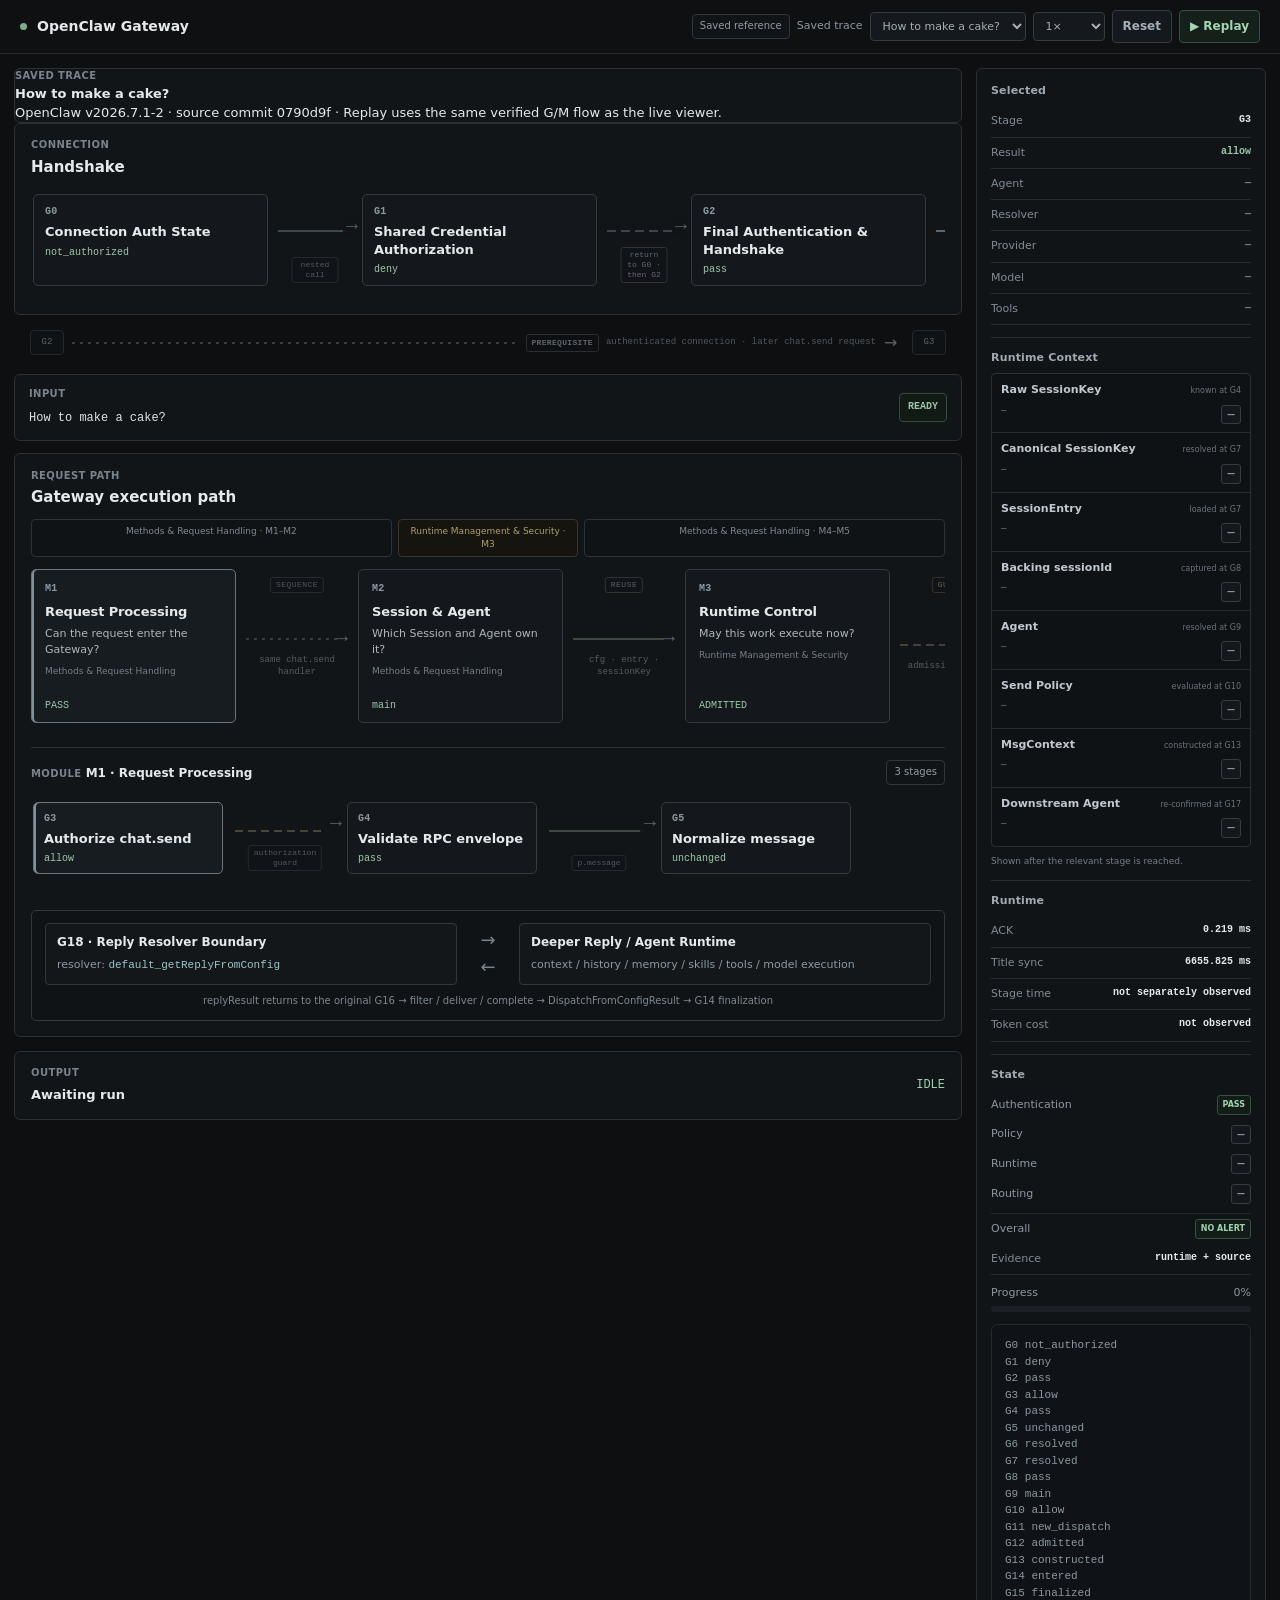
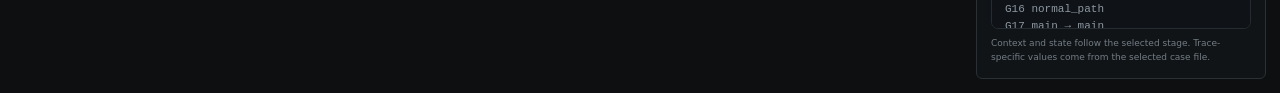
==== cake.html @ a93d7cd6 "Add updated standalone cake reference entrypoint" ====
<!doctype html>
<html lang="en">
<head>
<meta charset="utf-8"/>
<meta name="viewport" content="width=device-width,initial-scale=1"/>
<meta name="description" content="Saved OpenClaw Gateway reference trace for How to make a cake?"/>
<title>OpenClaw Gateway · How to make a cake?</title>
<meta http-equiv="refresh" content="0; url=index.html?case=cake&reference=1"/>
<script>
  window.location.replace("index.html?case=cake&reference=1");
</script>
</head>
<body style="margin:0;background:#0d0f11;color:#dfe5e8;font:14px system-ui,sans-serif">
  <p style="padding:24px">Opening the updated saved reference trace… <a href="index.html?case=cake&reference=1" style="color:#9bc8a8">Continue</a></p>
</body>
</html>
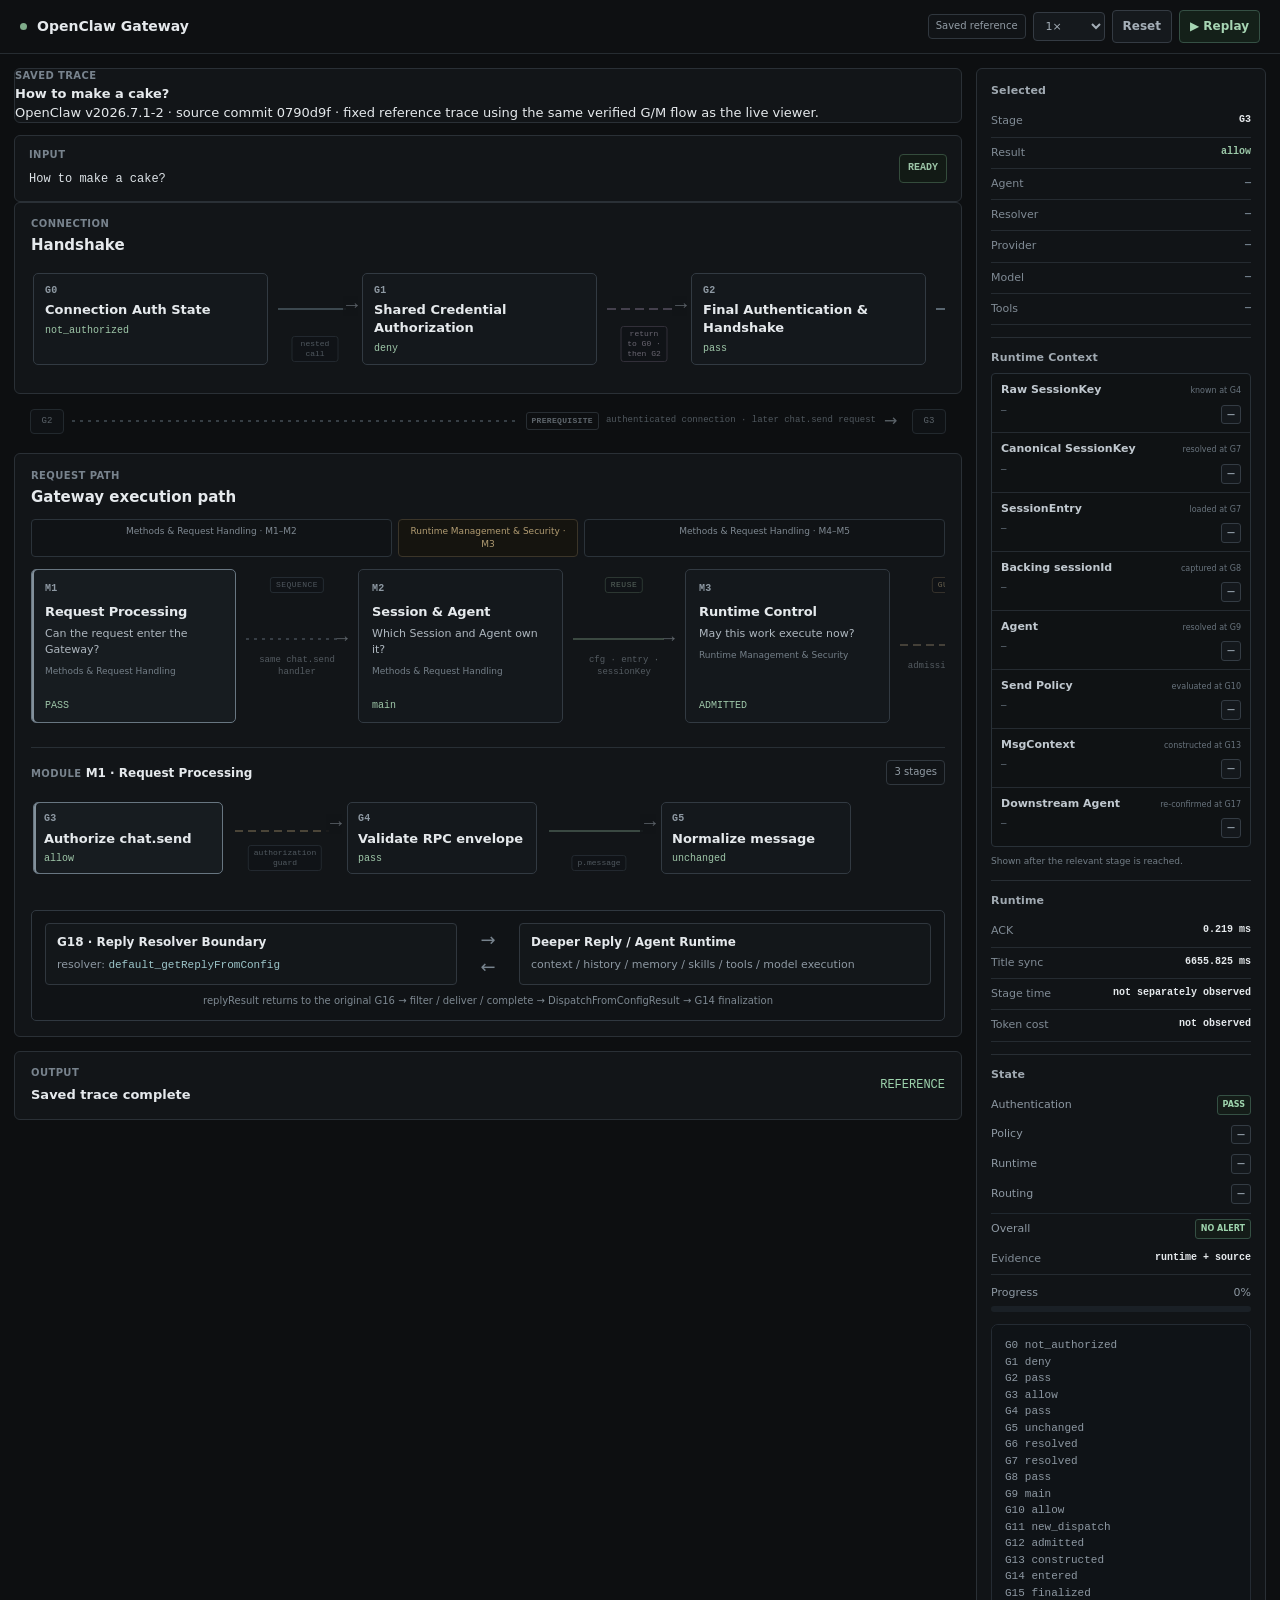
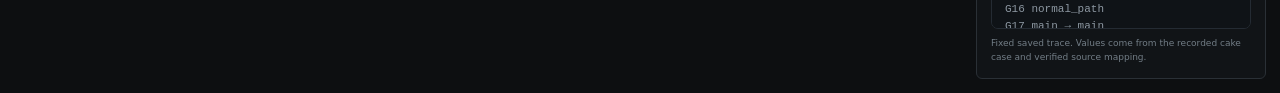
==== commit f4e1a341: "Make cake.html a real static saved-trace page" ====
--- a/cake.html
+++ b/cake.html
@@ -5,12 +5,111 @@
 <meta name="viewport" content="width=device-width,initial-scale=1"/>
 <meta name="description" content="Saved OpenClaw Gateway reference trace for How to make a cake?"/>
 <title>OpenClaw Gateway · How to make a cake?</title>
-<meta http-equiv="refresh" content="0; url=index.html?case=cake&reference=1"/>
 <script>
-  window.location.replace("index.html?case=cake&reference=1");
+  // Force the fixed saved case without redirecting to the live entrypoint.
+  const u = new URL(window.location.href);
+  u.searchParams.set("case", "cake");
+  u.searchParams.set("reference", "1");
+  history.replaceState(null, "", u.toString());
 </script>
+<link rel="stylesheet" href="assets/styles.css"/>
+<link rel="stylesheet" href="assets/live.css"/>
+<link rel="stylesheet" href="assets/step-inspector.css"/>
+<link rel="stylesheet" href="assets/step-flow.css"/>
+<link rel="stylesheet" href="assets/stage-handoff.css"/>
+<link rel="stylesheet" href="assets/stage-modal.css"/>
+<link rel="stylesheet" href="assets/engineering-theme.css"/>
+<link rel="stylesheet" href="assets/flow-clarity.css"/>
 </head>
-<body style="margin:0;background:#0d0f11;color:#dfe5e8;font:14px system-ui,sans-serif">
-  <p style="padding:24px">Opening the updated saved reference trace… <a href="index.html?case=cake&reference=1" style="color:#9bc8a8">Continue</a></p>
+<body>
+<header>
+  <div class="brand"><span class="brandDot"></span>OpenClaw Gateway</div>
+  <div class="controls">
+    <span class="badge">Saved reference</span>
+    <label class="casePicker" style="display:none">
+      <span>Saved trace</span>
+      <select class="speed" id="caseSelect"></select>
+    </label>
+    <select class="speed" id="speed" aria-label="Replay speed">
+      <option value="900">0.75×</option>
+      <option value="620" selected>1×</option>
+      <option value="380">1.5×</option>
+      <option value="220">2×</option>
+    </select>
+    <button class="btn alt" id="resetBtn">Reset</button>
+    <button class="btn" id="playBtn">▶ Replay</button>
+  </div>
+</header>
+
+<div class="layout">
+<main class="main">
+<section id="referenceBanner" class="card referenceBanner">
+  <div><div class="kicker">Saved trace</div><strong>How to make a cake?</strong></div>
+  <div class="referenceMeta">OpenClaw v2026.7.1-2 · source commit 0790d9f · fixed reference trace using the same verified G/M flow as the live viewer.</div>
+</section>
+
+<section class="card query"><div><div class="kicker" style="margin-bottom:5px">Input</div><code id="queryText"></code></div><div class="state" id="requestState">READY</div></section>
+<section class="card conn"><div class="kicker">Connection</div><div class="sectionTitle">Handshake</div><div class="connFlow" id="connFlow"></div></section>
+<section class="card pipeline">
+  <div class="kicker">Request path</div><div class="sectionTitle">Gateway execution path</div>
+  <div class="archBand"><div class="archTag">Methods & Request Handling · M1–M2</div><div class="archTag security">Runtime Management & Security · M3</div><div class="archTag">Methods & Request Handling · M4–M5</div></div>
+  <div class="moduleWrap"><div class="track"></div><div class="runner" id="runner"></div><div class="moduleRow" id="moduleRow"></div></div>
+  <div class="expand"><div class="expandHead"><div><span class="kicker">Module</span> <span class="expandTitle" id="expandTitle"></span></div><span class="badge" id="expandCount"></span></div><div class="subflow" id="subflow"></div></div>
+  <div class="boundary"><div class="boundaryGrid"><div class="boundaryBox"><strong>G18 · Reply Resolver Boundary</strong><span id="resolverBoundaryText"></span></div><div class="returnArrow">→<br>←</div><div class="boundaryBox"><strong>Deeper Reply / Agent Runtime</strong><span>context / history / memory / skills / tools / model execution</span></div></div><div class="returnNote">replyResult returns to the original G16 → filter / deliver / complete → DispatchFromConfigResult → G14 finalization</div></div>
+</section>
+
+<section class="card detail">
+  <div class="detailHead"><div><div class="kicker" style="margin-bottom:3px">Stage detail</div><div class="detailTitle" id="detailTitle"></div></div><div class="evidenceBar" id="evidenceBar"></div></div>
+  <div class="tabs" id="tabs"></div><div class="detailBreadcrumb" id="detailBreadcrumb"></div>
+  <div class="summaryGrid">
+    <div class="info"><h4>Purpose</h4><p id="purpose"></p></div>
+    <div class="info"><h4>Observed trace</h4><p id="case2"></p></div>
+    <div class="info ioInfo"><h4>Input</h4><p id="input"></p><div class="ioConcrete"><div class="ioConcreteHead"><span>Runtime values</span><span class="ioEvidence" id="inputEvidence"></span></div><pre class="ioValues" id="concreteInput"></pre></div></div>
+    <div class="info ioInfo"><h4>Output</h4><p id="output"></p><div class="ioConcrete"><div class="ioConcreteHead"><span>Runtime values</span><span class="ioEvidence" id="outputEvidence"></span></div><pre class="ioValues" id="concreteOutput"></pre></div></div>
+  </div>
+  <div class="processSection">
+    <div class="processTop"><div><h4>Execution steps</h4><div class="processSummary" id="process"></div></div><span class="badge" id="stepCount"></span></div>
+    <div class="compactSteps" id="compactSteps"></div>
+    <button class="sourceToggle" id="sourceToggle" type="button"><span id="sourceToggleLabel">Source detail</span><span class="toggleMark" id="toggleMark">＋</span></button>
+    <div class="sourceDetail" id="sourceDetail"><div class="sourceDetailHead"><div><div class="kicker">Source detail</div><div class="sourceDetailSub">Select a step to inspect its pseudocode and source range.</div></div></div><div class="sourceWorkspace"><div class="sourceStepList" id="sourceStepList"></div><div class="stepPanel" id="stepPanel"><div class="stepPanelHead"><div><div class="stepPanelTitle" id="stepPanelTitle"></div><div class="stepPanelMeta"><span class="stepMetaChip" id="stepStageChip"></span><span class="stepMetaChip">PSEUDOCODE</span></div></div><div class="stepHint">selected step</div></div><div class="stepCodeTools"><div class="stepSourceLabel" style="margin:0">PSEUDOCODE</div><button class="miniCopyBtn" id="copyStepCode" type="button">Copy code</button></div><pre class="sourceCode" id="stepCode"></pre><div class="stepCodeTools"><div class="stepSourceLabel" style="margin:0">SOURCE</div><button class="miniCopyBtn" id="copyStepSource" type="button">Copy source</button></div><div class="stepSource" id="stepSource"></div><div class="stepSourceLabel">NOTES</div><div class="stepPanelText" id="stepPanelText"></div><div class="sourceNote">The code shown above is source-aligned pseudocode for readability. The SOURCE field is the verified line range in the fixed v2026.7.1-2 snapshot.</div></div></div></div>
+  </div>
+  <div class="summaryGrid"><div class="info"><h4>Observed Cost</h4><p><code id="time"></code><br><br><code id="tokens"></code></p></div><div class="info"><h4>Risk Note</h4><p id="risk"></p></div><div class="info"><h4>Result</h4><p><code id="result"></code></p></div><div class="info"><h4>Source Mapping</h4><p><code id="source"></code></p></div></div>
+</section>
+<section class="card output"><div><div class="kicker" style="margin-bottom:5px">Output</div><strong>Saved trace complete</strong></div><div class="finish">REFERENCE</div></section>
+</main>
+
+<aside class="card sidebar">
+  <div class="sideTitle">Selected</div><div class="kv"><span>Stage</span><b id="sideStage">G3</b></div><div class="kv"><span>Result</span><b id="sideResult" style="color:var(--good)">allow</b></div><div class="kv"><span>Agent</span><b id="sideAgent" class="pendingValue">—</b></div><div class="kv"><span>Resolver</span><b id="sideResolver" class="pendingValue">—</b></div><div class="kv"><span>Provider</span><b id="sideProvider" class="pendingValue">—</b></div><div class="kv"><span>Model</span><b id="sideModel" class="pendingValue">—</b></div><div class="kv"><span>Tools</span><b id="sideTools" class="pendingValue">—</b></div>
+  <div class="sep"></div><div class="sideTitle">Runtime Context</div>
+  <div class="contextBlock">
+    <div class="ctxRow"><div class="ctxLabel"><span>Raw SessionKey</span><small>known at G4</small></div><div class="ctxRight"><b id="ctxRawSession" class="ctxValue pendingValue">—</b><span id="ctxRawSessionState" class="stateChip neutral">—</span></div></div>
+    <div class="ctxRow"><div class="ctxLabel"><span>Canonical SessionKey</span><small>resolved at G7</small></div><div class="ctxRight"><b id="ctxCanonicalSession" class="ctxValue pendingValue">—</b><span id="ctxCanonicalSessionState" class="stateChip neutral">—</span></div></div>
+    <div class="ctxRow"><div class="ctxLabel"><span>SessionEntry</span><small>loaded at G7</small></div><div class="ctxRight"><b id="ctxSessionEntry" class="ctxValue pendingValue">—</b><span id="ctxSessionEntryState" class="stateChip neutral">—</span></div></div>
+    <div class="ctxRow"><div class="ctxLabel"><span>Backing sessionId</span><small>captured at G8</small></div><div class="ctxRight"><b id="ctxSessionId" class="ctxValue pendingValue">—</b><span id="ctxSessionIdState" class="stateChip neutral">—</span></div></div>
+    <div class="ctxRow"><div class="ctxLabel"><span>Agent</span><small>resolved at G9</small></div><div class="ctxRight"><b id="ctxAgent" class="ctxValue pendingValue">—</b><span id="ctxAgentState" class="stateChip neutral">—</span></div></div>
+    <div class="ctxRow"><div class="ctxLabel"><span>Send Policy</span><small>evaluated at G10</small></div><div class="ctxRight"><b id="ctxPolicy" class="ctxValue pendingValue">—</b><span id="ctxPolicyState" class="stateChip neutral">—</span></div></div>
+    <div class="ctxRow"><div class="ctxLabel"><span>MsgContext</span><small>constructed at G13</small></div><div class="ctxRight"><b id="ctxMsgContext" class="ctxValue pendingValue">—</b><span id="ctxMsgContextState" class="stateChip neutral">—</span></div></div>
+    <div class="ctxRow"><div class="ctxLabel"><span>Downstream Agent</span><small>re-confirmed at G17</small></div><div class="ctxRight"><b id="ctxDownstreamAgent" class="ctxValue pendingValue">—</b><span id="ctxDownstreamAgentState" class="stateChip neutral">—</span></div></div>
+  </div><div class="contextNote">Shown after the relevant stage is reached.</div>
+  <div class="sep"></div><div class="sideTitle">Runtime</div><div class="kv"><span>ACK</span><b id="ackValue">—</b></div><div class="kv"><span>Title sync</span><b id="titleSyncValue">—</b></div><div class="kv"><span>Stage time</span><b id="sideTime">—</b></div><div class="kv"><span>Token cost</span><b id="sideTokens">—</b></div>
+  <div class="sep"></div><div class="sideTitle">State</div><div class="metric"><span>Authentication</span><b id="riskAuth" class="stateChip neutral">—</b></div><div class="metric"><span>Policy</span><b id="riskPolicy" class="stateChip neutral">—</b></div><div class="metric"><span>Runtime</span><b id="riskRuntime" class="stateChip neutral">—</b></div><div class="metric"><span>Routing</span><b id="riskRouting" class="stateChip neutral">—</b></div><div class="metric overallMetric"><span>Overall</span><b id="riskOverall" class="stateChip good">NO ALERT</b></div><div class="kv"><span>Evidence</span><b id="coverageText">—</b></div><div class="barRow"><div class="barHead"><span>Progress</span><span id="progressText">0%</span></div><div class="barTrack"><div class="barFill progressFill" id="progressBar" style="width:0"></div></div></div><div class="log" id="log"></div><div class="note">Fixed saved trace. Values come from the recorded cake case and verified source mapping.</div>
+</aside></div>
+
+<script src="data/modules.js"></script>
+<script src="data/stages/part1.js"></script>
+<script src="data/stages/part2.js"></script>
+<script src="data/stages/part3.js"></script>
+<script src="data/cases/index.js"></script>
+<script src="assets/app.js"></script>
+<script src="assets/step-evidence.js"></script>
+<script src="assets/step-evidence-finalize.js"></script>
+<script src="assets/step-inspector.js"></script>
+<script src="assets/step-flow.js"></script>
+<script src="assets/stage-handoff.js"></script>
+<script src="assets/module-flow.js"></script>
+<script src="assets/flow-labels.js"></script>
+<script src="assets/flow-progress.js"></script>
+<script src="assets/stage-modal.js"></script>
+<script src="assets/reference-mode.js"></script>
 </body>
 </html>
--- a/assets/styles.css
+++ b/assets/styles.css
@@ -0,0 +1 @@
+:root{--bg:#0b0d10;--panel:#101318;--panel2:#151a20;--line:#283039;--line2:#394550;--text:#eef3f7;--muted:#8f9ba6;--good:#aef2c3;--good2:#6ad48a;--warn:#ffd58a;--bad:#ff9f9f;--violet:#cbb7ff;--cyan:#9fe7ea}*{box-sizing:border-box}html{scroll-behavior:smooth}body{margin:0;color:var(--text);font-family:Inter,ui-sans-serif,system-ui,-apple-system,BlinkMacSystemFont,"Segoe UI",sans-serif;background:var(--bg)}button,select{font:inherit}header{min-height:58px;display:flex;align-items:center;justify-content:space-between;padding:8px 22px;border-bottom:1px solid var(--line);position:sticky;top:0;z-index:100;background:#0b0d10}.brand{display:flex;align-items:center;gap:10px;font-weight:820}.brandDot{width:10px;height:10px;border-radius:50%;background:var(--good)}.controls{display:flex;gap:8px;align-items:center;flex-wrap:wrap}.badge,.state,.ready,.btn,.speed{border-radius:6px}.badge{border:1px solid var(--line);padding:6px 10px;color:var(--muted);font-size:12px}.btn{border:1px solid #355842;background:#102017;color:var(--good);padding:7px 11px;cursor:pointer}.btn.alt{border-color:var(--line);background:#14191f;color:var(--muted)}.btn.pauseState{border-color:#5a4930;background:#1b160d;color:var(--warn)}.speed{border:1px solid var(--line);background:#11161b;color:var(--muted);padding:7px 9px}.casePicker{display:flex;align-items:center;gap:7px;color:var(--muted);font-size:11px}.casePicker select{max-width:260px}.layout{padding:18px 22px 28px;display:grid;grid-template-columns:minmax(0,1fr) 330px;gap:16px}.main{min-width:0}.card{border:1px solid var(--line);border-radius:8px;background:var(--panel);box-shadow:none}.kicker{font-size:10px;letter-spacing:.08em;color:var(--muted)}.sectionTitle{font-size:13px;font-weight:650;margin-top:3px}.conn{padding:16px 18px}.connFlow{display:flex;gap:10px;align-items:center;flex-wrap:wrap;margin-top:13px}.stageCard,.subnode,.tab,.module{border:1px solid var(--line2);border-radius:7px;background:#14191f;cursor:pointer}.stageCard{position:relative;min-width:150px;padding:10px 11px}.stageCard:hover,.stageCard.selected,.subnode.selected,.tab.selected,.module:hover,.module.selected{border-color:#98a9b8;background:#171c22}.stageCard.running,.subnode.running,.module.running{border-color:var(--good2)}.stageCard.done::after,.module.done::after{content:"✓";position:absolute;right:8px;top:7px;color:var(--good);font-size:11px}.sid{font-size:11px;color:var(--muted);font-weight:850}.stitle{font-size:13px;font-weight:720;margin-top:3px}.sresult{font:11px ui-monospace,SFMono-Regular,Menlo,monospace;color:var(--good);margin-top:6px}.warnResult{color:var(--warn)}.arrow{font-size:18px;color:#667481;min-width:18px;text-align:center}.ready{border:1px solid #2b4d38;background:#102017;color:var(--good);padding:9px 12px;font-size:12px;font-weight:780}.query{margin-top:14px;padding:14px 16px;display:flex;align-items:center;justify-content:space-between;gap:16px}.query code{font:14px ui-monospace,SFMono-Regular,Menlo,monospace;color:#f6f9fb}.state{border:1px solid #2b4d38;background:#102017;color:var(--good);padding:7px 10px;font-size:11px;font-weight:800}.state.pausedState{border-color:#5a4930;background:#1b160d;color:var(--warn)}.pipeline{margin-top:14px;padding:18px}.archBand{display:grid;grid-template-columns:2fr 1fr 2fr;gap:8px;margin-top:10px}.archTag{border:1px solid #2f3943;border-radius:5px;padding:6px 8px;text-align:center;font-size:11px;color:var(--muted);background:#0e1216}.archTag.security{color:var(--warn);border-color:#4b4130}.moduleWrap{position:relative;margin-top:13px}.track,.runner{display:none!important}.moduleRow{display:grid;grid-template-columns:repeat(5,minmax(150px,1fr));gap:12px}.module{position:relative;min-height:158px;padding:14px}.mid{font-size:11px;color:var(--muted);font-weight:850;letter-spacing:.12em}.module h3{font-size:14px;margin:6px 0 5px}.module p{font-size:12px;line-height:1.42;color:var(--muted);margin:0}.module .arch{font-size:9px;color:#71808e;margin-top:8px}.mresult{position:absolute;bottom:12px;left:14px;font:11px ui-monospace,SFMono-Regular,Menlo,monospace;color:var(--good)}.expand{margin-top:15px;border-top:1px solid var(--line);padding-top:14px}.expandHead{display:flex;align-items:center;justify-content:space-between;margin-bottom:10px}.expandTitle{font-size:13px;font-weight:760}.subflow{display:flex;gap:9px;align-items:center;overflow:auto;padding:2px 1px 5px}.subnode{flex:0 0 auto;min-width:160px;padding:10px 11px}.subnode.done::after{content:"✓";float:right;color:var(--good)}.boundary{margin-top:14px;border:1px dashed #465361;border-radius:7px;padding:13px 14px;background:#0d1115}.boundaryGrid{display:grid;grid-template-columns:1fr 70px 1fr;gap:10px;align-items:center}.boundaryBox{border:1px solid #303a44;border-radius:6px;background:#0f1317;padding:11px 12px}.boundaryBox strong{display:block;font-size:12px;margin-bottom:4px}.boundaryBox span{display:block;color:var(--muted);font-size:11px;line-height:1.45}.boundaryBox code{color:var(--cyan)}.returnArrow{text-align:center;color:#758291;font-size:18px}.returnNote{text-align:center;color:var(--muted);font-size:11px;margin-top:9px}.detail{margin-top:14px;overflow:hidden}.detailHead{padding:14px 16px;border-bottom:1px solid var(--line);display:flex;align-items:center;justify-content:space-between;gap:12px}.detailTitle{font-size:15px;font-weight:760}.evidenceBar{display:flex;gap:6px;align-items:center;flex-wrap:wrap;justify-content:flex-end}.echip,.stateChip,.stepMetaChip{font-size:10px;border:1px solid #3b4651;border-radius:4px;padding:4px 7px;color:var(--muted);background:#12171c}.echip.runtime{border-color:#31513d;color:var(--good);background:#102017}.echip.native{border-color:#54482f;color:var(--warn);background:#1c180e}.echip.source{color:#c8d4de}.echip.derived{border-color:#42385a;color:var(--violet);background:#15101d}.tabs{display:flex;gap:8px;overflow:auto;padding:12px 16px;border-bottom:1px solid var(--line)}.tab{flex:0 0 auto;padding:8px 10px}.detailBreadcrumb{display:flex;gap:7px;align-items:center;flex-wrap:wrap;padding:9px 16px;border-bottom:1px solid var(--line);background:#0f1418}.crumb{font-size:10px;color:var(--muted)}.crumb strong{color:#dce5ec}.crumbSep{color:#596673}.summaryGrid{display:grid;grid-template-columns:1fr 1fr;gap:1px;background:var(--line)}.info{background:var(--panel);padding:15px 16px;min-height:112px}.info h4,.processSection h4{font-size:11px;letter-spacing:.12em;text-transform:uppercase;color:var(--muted);margin:0 0 8px}.info p{font-size:12px;line-height:1.55;color:#dbe2e9;margin:0}.info code{font-family:ui-monospace,SFMono-Regular,Menlo,monospace}.ioInfo{min-height:170px}.ioConcrete{margin-top:13px;padding-top:11px;border-top:1px solid #252d34}.ioConcreteHead{display:flex;justify-content:space-between;align-items:center;gap:10px;margin-bottom:7px;font-size:10px;color:#8e9aa5}.ioEvidence{font:9px ui-monospace,SFMono-Regular,Menlo,monospace;color:#73808b;text-align:right}.ioValues{margin:0;white-space:pre-wrap;word-break:break-word;font:11px/1.55 ui-monospace,SFMono-Regular,Menlo,monospace;color:#d7e0e7;background:#0b0f12;border:1px solid #242d34;border-radius:6px;padding:10px 11px}.processSection{border-top:1px solid var(--line);background:var(--panel);padding:17px 18px}.processTop{display:flex;align-items:flex-start;justify-content:space-between;gap:12px;margin-bottom:11px}.processSummary{font-size:12px;color:var(--muted);line-height:1.5;max-width:800px}.compactSteps{display:grid;grid-template-columns:repeat(2,minmax(0,1fr));gap:8px 12px;border:1px solid #303a44;border-radius:7px;background:#0f1418;padding:12px 14px}.compactStep{position:relative;display:grid;grid-template-columns:58px 1fr;gap:8px;align-items:baseline;padding:8px 9px;border:1px solid transparent;border-radius:6px;font-size:12px;line-height:1.45;cursor:pointer}.compactStep:hover{border-color:#35414c;background:#141a20}.compactStep.selected{border-color:#6b7d8c;background:#182028}.compactStep.running{border-color:var(--good2);background:#142019}.compactStep.done::after{content:"✓";position:absolute;right:8px;top:8px;color:var(--good);font-size:10px}.compactStepNum{font:11px ui-monospace,SFMono-Regular,Menlo,monospace;color:var(--muted)}.compactStepTitle{color:#dce4eb;font-weight:680;padding-right:16px}.sourceToggle{width:100%;margin-top:10px;border:1px solid #34404c;border-radius:7px;background:#12171c;color:#dce4eb;padding:11px 13px;display:flex;align-items:center;justify-content:space-between;cursor:pointer}.sourceToggle:hover{border-color:#61717f;background:#161c22}.toggleMark{font-size:17px;color:var(--muted)}.sourceDetail{display:none;margin-top:12px}.sourceDetail.open{display:block}.sourceDetailHead{margin-bottom:9px}.sourceDetailSub{font-size:11px;color:var(--muted);margin-top:4px}.sourceWorkspace{display:grid;grid-template-columns:270px minmax(0,1fr);gap:10px;align-items:start}.sourceStepList{border:1px solid #303a44;border-radius:7px;background:#0f1418;padding:7px;max-height:520px;overflow:auto}.sourceStepItem{position:relative;border:1px solid transparent;border-radius:6px;padding:9px 10px;cursor:pointer}.sourceStepItem+.sourceStepItem{margin-top:4px}.sourceStepItem:hover{background:#151b21;border-color:#303b45}.sourceStepItem.selected{background:#1a2229;border-color:#8293a2}.sourceStepItem.running{border-color:var(--good2);background:#142019}.sourceStepItem.done::after{content:"✓";position:absolute;right:8px;top:9px;color:var(--good);font-size:10px}.sourceStepItemNum{font:10px ui-monospace,SFMono-Regular,Menlo,monospace;color:var(--muted)}.sourceStepItemTitle{font-size:12px;font-weight:720;line-height:1.35;margin-top:3px;padding-right:15px}.sourceStepItemSource{font:10px/1.35 ui-monospace,SFMono-Regular,Menlo,monospace;color:#82909b;margin-top:5px;word-break:break-word}.stepPanel{border:1px solid #303a44;border-radius:7px;background:#0f1418;min-height:260px;padding:14px 15px}.stepPanelHead,.stepCodeTools{display:flex;justify-content:space-between;align-items:flex-start;gap:10px}.stepPanelTitle{font-size:12px;font-weight:760}.stepPanelMeta{display:flex;gap:6px;flex-wrap:wrap;margin-top:5px}.stepHint{font-size:10px;color:var(--muted)}.stepCodeTools{align-items:center;margin-top:11px}.miniCopyBtn{border:1px solid #34404c;background:#12171c;color:var(--muted);border-radius:6px;padding:4px 7px;font-size:9px;cursor:pointer}.sourceCode{white-space:pre-wrap;margin:7px 0 12px;border:1px solid #28323b;border-radius:7px;background:#090c0f;padding:12px 13px;font:12px/1.55 ui-monospace,SFMono-Regular,Menlo,monospace;color:#dce7ef}.stepSourceLabel{font-size:10px;letter-spacing:.12em;color:var(--muted);margin:10px 0 4px}.stepSource{font:11px/1.5 ui-monospace,SFMono-Regular,Menlo,monospace;color:var(--cyan);word-break:break-word}.stepPanelText{font-size:12px;color:#cfd8df;line-height:1.55}.sourceNote{margin-top:10px;border-left:2px solid #303840;padding:7px 10px;color:var(--muted);font-size:10px;line-height:1.45}.sidebar{position:sticky;top:76px;height:max-content;padding:16px}.sideTitle{font-size:11px;color:var(--muted);text-transform:uppercase;letter-spacing:.13em;margin-bottom:10px}.kv{display:flex;justify-content:space-between;gap:12px;padding:8px 0;border-bottom:1px solid #20262d;font-size:12px}.kv span{color:var(--muted)}.kv b{text-align:right}.sep{height:1px;background:var(--line);margin:14px 0}.pendingValue{color:#73808c!important}.contextBlock{border:1px solid #273039;border-radius:7px;background:#0d1115;overflow:hidden}.ctxRow{padding:8px 9px;border-bottom:1px solid #20282f}.ctxRow:last-child{border-bottom:0}.ctxLabel{display:flex;align-items:baseline;justify-content:space-between;gap:8px;margin-bottom:6px}.ctxLabel span{font-size:11px;color:#b8c3cc;font-weight:620}.ctxLabel small{font-size:9px;color:#66737f;white-space:nowrap}.ctxRight{display:flex;align-items:flex-start;justify-content:space-between;gap:8px}.ctxValue{font:10px/1.4 ui-monospace,SFMono-Regular,Menlo,monospace;color:#dce7ef;word-break:break-all;max-width:205px;text-align:left!important}.contextNote,.note{font-size:10px;line-height:1.45;color:var(--muted);margin-top:8px}.stateChip{font-size:9px;font-weight:800;padding:4px 6px;white-space:nowrap}.stateChip.good{border-color:#2c4d38;background:#102017;color:var(--good)}.stateChip.warn{border-color:#5a4930;background:#1b160d;color:var(--warn)}.stateChip.info{border-color:#344b64;background:#101923;color:#a9c8ff}.stateChip.neutral{border-color:#303943;background:#12171c;color:#77848f}.metric{display:grid;grid-template-columns:1fr auto;gap:10px;align-items:center;padding:6px 0;font-size:12px}.metric span{color:var(--muted)}.overallMetric{margin-top:4px;padding-top:10px;border-top:1px solid #20282f}.barRow{margin:10px 0}.barHead{display:flex;justify-content:space-between;font-size:11px;color:var(--muted);margin-bottom:5px}.barTrack{height:6px;background:#1a2026;border-radius:999px;overflow:hidden}.barFill{height:100%;background:#6b8f78;border-radius:999px;transition:width .35s ease}.log{margin-top:12px;padding:12px 13px;border:1px solid #242b33;border-radius:7px;background:#0f1317;font:11px ui-monospace,SFMono-Regular,Menlo,monospace;color:var(--muted);line-height:1.7;max-height:305px;overflow:auto}.logline.active{color:var(--good);font-weight:800}.output{margin-top:14px;padding:14px 16px;display:flex;align-items:center;justify-content:space-between}.finish{font:12px ui-monospace,SFMono-Regular,Menlo,monospace;color:var(--good)}@media(max-width:1180px){.layout{grid-template-columns:1fr}.sidebar{position:static}.moduleRow{grid-template-columns:1fr 1fr}.archBand{display:none}}@media(max-width:900px){.sourceWorkspace{grid-template-columns:1fr}.sourceStepList{max-height:none;display:grid;grid-template-columns:repeat(2,minmax(0,1fr));gap:5px}}@media(max-width:720px){header{padding:8px 12px}.layout{padding:10px}.moduleRow,.summaryGrid,.compactSteps,.sourceStepList{grid-template-columns:1fr}.boundaryGrid{grid-template-columns:1fr}}
--- a/assets/live.css
+++ b/assets/live.css
@@ -0,0 +1,27 @@
+.askPanel{padding:18px 20px;margin-bottom:16px}.askHead{display:flex;align-items:center;justify-content:space-between;gap:12px;margin-bottom:14px}.askLabel{display:block;font-size:12px;color:var(--muted);margin-bottom:7px}.askRow{display:grid;grid-template-columns:minmax(0,1fr) auto;gap:10px;align-items:stretch}#promptInput{width:100%;resize:vertical;min-height:64px;border:1px solid #343b43;border-radius:7px;background:#111418;color:var(--text);padding:12px 13px;font:14px/1.55 Inter,ui-sans-serif,system-ui,-apple-system,BlinkMacSystemFont,"Segoe UI",sans-serif;outline:none;transition:border-color .16s ease,background .16s ease}#promptInput::placeholder{color:#68727c}#promptInput:focus{border-color:#697681;background:#13171b}.runTraceBtn{min-width:112px;font-weight:650}.askFooter{display:flex;align-items:center;justify-content:space-between;gap:12px;margin-top:10px;color:var(--muted);font-size:11px}.textButton{border:0;background:transparent;color:#aab4bd;padding:4px 0;cursor:pointer}.textButton:hover{color:var(--text)}.collectorState{font:11px/1.2 ui-monospace,SFMono-Regular,Menlo,monospace;border:1px solid #353d45;border-radius:5px;padding:6px 8px;color:#9ba6af;background:#12161a}.collectorState.connected{border-color:#355044;color:#9bc8aa;background:#141c18}.collectorState.error{border-color:#57483a;color:#d5b27b;background:#1a1712}.responsePanel{margin-top:15px;padding-top:14px;border-top:1px solid var(--line)}.responsePanel pre{margin:8px 0 0;white-space:pre-wrap;word-break:break-word;font:14px/1.7 Inter,ui-sans-serif,system-ui,-apple-system,BlinkMacSystemFont,"Segoe UI",sans-serif;color:#dce2e7}
+
+/* Refined engineering theme: quieter palette, clearer hierarchy, less terminal-like chrome. */
+:root{--bg:#0f1113;--panel:#15181c;--panel2:#191d22;--line:#292f35;--line2:#374049;--text:#e8edf1;--muted:#98a3ad;--good:#9ed4ad;--good2:#5f9f78;--warn:#d9b36e;--bad:#d98989;--violet:#aaa0c9;--cyan:#8db8bd}
+
+html{background:var(--bg)}body{font-size:14px;line-height:1.5;background:var(--bg);letter-spacing:0;color:var(--text)}header{min-height:64px;padding:10px 24px;background:rgba(15,17,19,.96);border-bottom-color:#252b31;backdrop-filter:blur(10px)}.brand{font-size:15px;font-weight:680;letter-spacing:-.01em}.brandDot{width:8px;height:8px;background:#8fc7a0;box-shadow:none}.controls{gap:9px}.layout{max-width:1860px;margin:0 auto;padding:22px 24px 36px;grid-template-columns:minmax(0,1fr) 350px;gap:18px}.main{min-width:0}.card{background:var(--panel);border-color:var(--line);border-radius:10px;box-shadow:0 1px 0 rgba(255,255,255,.015)}
+
+.kicker{font-size:11px;letter-spacing:.025em;color:#8f9aa4;text-transform:none}.sectionTitle{font-size:16px;font-weight:670;letter-spacing:-.01em;margin-top:2px}.badge{font-size:11px;padding:5px 8px;border-radius:5px;background:#13171a;border-color:#333b43;color:#9da8b1}.btn{border-radius:7px;border-color:#355044;background:#142019;color:#a6d5b3;padding:8px 12px;font-weight:620;transition:background .16s ease,border-color .16s ease,color .16s ease}.btn:hover{background:#18271e;border-color:#456352}.btn.alt{background:#15191d;border-color:#343b43;color:#a4aeb7}.btn.alt:hover{background:#191e23;border-color:#46515b;color:#dbe1e6}.speed{border-radius:7px;background:#15191d;border-color:#343b43;color:#a4aeb7;padding:8px 10px}.state,.ready{border-radius:6px}.ready{background:#142019;border-color:#355044;color:#a6d5b3;font-size:11px;font-weight:680;padding:9px 12px}.state{background:#142019;border-color:#355044;color:#a6d5b3;font-size:11px;font-weight:680;padding:7px 10px}
+
+.conn{padding:18px 20px}.connFlow{gap:11px;margin-top:15px}.stageCard,.subnode,.tab,.module{background:#171b20;border-color:#343c45;border-radius:8px;transition:background .15s ease,border-color .15s ease,box-shadow .15s ease}.stageCard{min-width:168px;padding:12px 13px}.stageCard:hover,.stageCard.selected,.subnode.selected,.tab.selected,.module:hover,.module.selected{background:#1a1f24;border-color:#596570}.stageCard.selected,.subnode.selected,.tab.selected,.module.selected{box-shadow:inset 3px 0 0 #788a98}.stageCard.running,.subnode.running,.module.running{border-color:#5f8f70;box-shadow:inset 3px 0 0 #6aa07d}.stageCard.done::after,.module.done::after,.subnode.done::after{color:#8fc7a0;font-size:10px}.sid,.mid{font-size:11px;font-weight:720;letter-spacing:.04em;color:#8d99a4}.stitle{font-size:14px;font-weight:650;line-height:1.35;margin-top:4px}.sresult,.mresult{font-size:12px;color:#9ed4ad}.warnResult{color:#d9b36e}.arrow{color:#68747e;font-size:17px}
+
+.query{margin-top:16px;padding:15px 18px}.query code{font-size:14px;line-height:1.55;color:#edf1f4}.pipeline{margin-top:16px;padding:20px}.archBand{gap:9px;margin-top:12px}.archTag{padding:7px 9px;border-color:#303840;background:#12161a;color:#929da6;font-size:11px;border-radius:6px}.archTag.security{color:#b7a47e;border-color:#413a2d;background:#15140f}.moduleWrap{margin-top:15px}.moduleRow{gap:12px}.module{min-height:166px;padding:15px 16px}.module h3{font-size:15px;font-weight:660;letter-spacing:-.01em;margin:7px 0 6px}.module p{font-size:13px;line-height:1.5}.module .arch{font-size:10px;line-height:1.4;color:#7c8791;margin-top:9px}.mresult{bottom:14px;left:16px}.expand{margin-top:18px;padding-top:16px}.expandHead{margin-bottom:12px}.expandTitle{font-size:14px;font-weight:670}.subflow{gap:10px;padding-bottom:7px}.subnode{min-width:170px;padding:11px 12px}
+
+.boundary{margin-top:16px;border:1px solid #35404a;border-radius:9px;padding:15px 16px;background:#12161a}.boundaryGrid{grid-template-columns:1fr 62px 1fr;gap:12px}.boundaryBox{border-color:#313940;border-radius:7px;background:#15191d;padding:13px 14px}.boundaryBox strong{font-size:13px;font-weight:660;margin-bottom:5px}.boundaryBox span{font-size:12px;line-height:1.55}.boundaryBox code{color:#9dc6ca}.returnArrow{color:#77838d}.returnNote{font-size:11px;line-height:1.5;margin-top:11px;color:#89949d}
+
+.detail{margin-top:16px}.detailHead{padding:16px 18px}.detailTitle{font-size:17px;font-weight:680;letter-spacing:-.015em}.evidenceBar{gap:7px}.echip,.stateChip,.stepMetaChip{border-radius:5px;background:#14181c}.echip{font-size:10px;padding:4px 7px;letter-spacing:.01em}.echip.runtime{background:#141c18;border-color:#355044;color:#9ed4ad}.echip.native{background:#19170f;border-color:#4b412f;color:#d9b36e}.echip.source{color:#bdc6cd}.echip.derived{background:#17141d;border-color:#453d55;color:#aaa0c9}.tabs{gap:8px;padding:13px 18px}.tab{padding:9px 11px}.detailBreadcrumb{padding:10px 18px;background:#13171a}.crumb{font-size:11px}.summaryGrid{gap:1px;background:#2a3036}.info{padding:18px 19px;min-height:118px}.info h4,.processSection h4,.sideTitle{font-size:12px;letter-spacing:.015em;text-transform:none;font-weight:650;color:#a2acb5}.info p{font-size:13px;line-height:1.65;color:#d7dde2}.ioInfo{min-height:180px}.ioConcrete{margin-top:14px;padding-top:12px}.ioConcreteHead{font-size:11px}.ioEvidence{font-size:9px}.ioValues{font-size:11px;line-height:1.6;background:#101316;border-color:#2c3339;border-radius:7px;padding:11px 12px;color:#d7dee4}
+
+.processSection{padding:19px 20px;background:#15181c}.processTop{margin-bottom:13px}.processSummary{font-size:13px;line-height:1.6;max-width:900px}.compactSteps{grid-template-columns:1fr;gap:6px;border-color:#313940;border-radius:8px;background:#13171a;padding:10px}.compactStep{grid-template-columns:68px 1fr;padding:10px 11px;border-radius:6px;font-size:13px}.compactStep:hover{background:#181d21;border-color:#36414b}.compactStep.selected{background:#1a2025;border-color:#596570}.compactStep.running{background:#172019;border-color:#557d62}.compactStepNum{font-size:10px;color:#89949e}.compactStepTitle{font-weight:620;color:#dce2e7}.sourceToggle{margin-top:12px;border-color:#343d45;border-radius:7px;background:#15191d;color:#d9dfe4;padding:11px 13px;font-size:12px}.sourceToggle:hover{background:#191e22;border-color:#4b5660}.sourceDetail{margin-top:14px}.sourceDetailSub{font-size:12px}.sourceWorkspace{grid-template-columns:290px minmax(0,1fr);gap:12px}.sourceStepList,.stepPanel{background:#13171a;border-color:#313940;border-radius:8px}.sourceStepItem{border-radius:6px;padding:10px 11px}.sourceStepItem:hover{background:#181d22}.sourceStepItem.selected{background:#1b2126;border-color:#596570}.sourceStepItem.running{background:#172019;border-color:#557d62}.sourceStepItemTitle{font-size:12px;font-weight:650}.sourceStepItemSource{font-size:10px;line-height:1.45}.stepPanel{padding:16px 17px}.stepPanelTitle{font-size:13px;font-weight:670}.stepPanelText{font-size:13px;line-height:1.65}.sourceCode{background:#0e1114;border-color:#2b3238;border-radius:7px;font-size:12px;line-height:1.65;color:#dce4e9}.stepSource{color:#95c1c5}.sourceNote{font-size:11px;line-height:1.55;border-left-color:#3b444c}
+
+.sidebar{top:82px;padding:18px;background:#14171b}.sideTitle{margin-bottom:11px}.kv{padding:9px 0;font-size:12px;border-bottom-color:#252b31}.kv span{color:#929da7}.sep{background:#2b3137;margin:16px 0}.contextBlock{background:#111417;border-color:#2c3339;border-radius:8px}.ctxRow{padding:10px 11px;border-bottom-color:#252b31}.ctxLabel span{font-size:12px;font-weight:620;color:#c0c8cf}.ctxLabel small{font-size:9px}.ctxValue{font-size:10px;line-height:1.5;max-width:220px}.contextNote,.note{font-size:11px;line-height:1.55}.metric{font-size:12px;padding:7px 0}.stateChip{font-size:9px;font-weight:700}.stateChip.good{background:#141c18;border-color:#355044;color:#9ed4ad}.stateChip.warn{background:#19170f;border-color:#4b412f;color:#d9b36e}.stateChip.info{background:#141a20;border-color:#3b4d5e;color:#adc2d7}.stateChip.neutral{background:#14181c;border-color:#343c44;color:#8d99a3}
+
+/* Reduce visual noise from status colors: color belongs to evidence, not every surface. */
+.stageCard.done,.subnode.done,.module.done{background:#171c20}.stageCard.done:not(.running),.subnode.done:not(.running),.module.done:not(.running){border-color:#3b454d}.finish{color:#9ed4ad}.output strong{font-weight:650}.logline{line-height:1.5}.logline.active{background:#1a2025;border-color:#4b5963}
+
+@media(max-width:1280px){.layout{grid-template-columns:minmax(0,1fr) 310px;padding:18px}.moduleRow{grid-template-columns:repeat(5,minmax(135px,1fr));gap:9px}.module{padding:13px;min-height:170px}.sourceWorkspace{grid-template-columns:250px minmax(0,1fr)}}
+@media(max-width:1040px){.layout{grid-template-columns:1fr}.sidebar{position:relative;top:auto}.moduleRow{overflow-x:auto;display:flex;padding-bottom:6px}.module{flex:0 0 210px}.archBand{display:none}.sourceWorkspace{grid-template-columns:1fr}.sourceStepList{max-height:280px}}
+@media(max-width:720px){header{padding:10px 14px}.layout{padding:14px}.askHead,.askFooter{align-items:flex-start;flex-direction:column}.askRow{grid-template-columns:1fr!important}.runTraceBtn{width:100%}.conn,.pipeline{padding:15px}.summaryGrid{grid-template-columns:1fr}.boundaryGrid{grid-template-columns:1fr}.returnArrow{transform:rotate(90deg)}.detailHead{align-items:flex-start;flex-direction:column}.evidenceBar{justify-content:flex-start}.sourceWorkspace{grid-template-columns:1fr}}
--- a/assets/step-inspector.css
+++ b/assets/step-inspector.css
@@ -0,0 +1,6 @@
+.stepFlowHint{margin-top:6px;color:#77828b;font-size:10px;line-height:1.45}.compactStep{grid-template-columns:52px minmax(0,1fr) auto;align-items:center;cursor:pointer;min-height:44px}.compactStep:focus-visible{outline:1px solid #64717a;outline-offset:2px}.stepIoHint{font:9px/1.2 ui-monospace,SFMono-Regular,Menlo,monospace;white-space:nowrap;padding-left:10px;color:#7c8790}.stepIoHint.observed{color:#9bc8a8}.stepIoHint.derived,.stepIoHint.source{color:#a9a0b7}.stepIoHint.partial{color:#b5a072}.stepIoHint.unresolved{color:#8b959d}.stepIoHint.muted{color:#69737b}.compactStep:hover .stepIoHint,.compactStep.selected .stepIoHint{filter:brightness(1.12)}
+.stepIoPanel{margin-top:10px;border:1px solid #303840;border-radius:4px;background:#101417;overflow:hidden}.stepIoHead{display:flex;align-items:flex-start;justify-content:space-between;gap:18px;padding:11px 12px;border-bottom:1px solid #293138}.stepIoEyebrow{font-size:9px;color:#75808a;margin-bottom:3px;text-transform:uppercase;letter-spacing:.045em}.stepIoTitle{font-size:13px;font-weight:650;color:#e0e5e9}.stepIoHeadRight{display:flex;flex-direction:column;align-items:flex-end;gap:5px}.stepIoSource{max-width:500px;font:9px/1.4 ui-monospace,SFMono-Regular,Menlo,monospace;color:#6f7a83;text-align:right}.stepStatusChip{font:8px/1 ui-monospace,SFMono-Regular,Menlo,monospace;border:1px solid #374049;border-radius:2px;padding:4px 6px;letter-spacing:.02em}.stepStatusChip.observed{border-color:#355044;color:#9bc8a8;background:#111915}.stepStatusChip.derived,.stepStatusChip.source{border-color:#45404e;color:#b0a8be;background:#15131a}.stepStatusChip.partial{border-color:#4d4736;color:#c7ae78;background:#17150f}.stepStatusChip.unresolved{border-color:#3a4249;color:#98a2aa;background:#12161a}.stepStatusChip.muted{border-color:#2d3338;color:#75808a;background:#101316}
+.stepRunSummary{display:grid;grid-template-columns:1fr 1fr;border-bottom:1px solid #293138;background:#111519}.stepSummaryRow{display:grid;grid-template-columns:86px minmax(0,1fr);gap:10px;padding:10px 12px;min-width:0}.stepSummaryRow+ .stepSummaryRow{border-left:1px solid #293138}.stepSummaryLabel{font-size:9px;text-transform:uppercase;letter-spacing:.04em;color:#74808a;font-weight:650}.stepSummaryText{font-size:11px;line-height:1.5;color:#bcc4ca;min-width:0}.stepSpecificGrid{display:grid;grid-template-columns:1fr 1fr;gap:1px;background:#293138}.stepSpecificBox{min-width:0;background:#12161a}.stepSpecificTitle{padding:8px 10px;border-bottom:1px solid #293138;color:#929ca5;font-size:9px;font-weight:650;text-transform:uppercase;letter-spacing:.035em}.stepSpecificBody{padding:0}.stepFactTable{display:block}.stepFactTableHead{display:grid;grid-template-columns:minmax(140px,.9fr) minmax(0,1.4fr) 92px;gap:10px;padding:6px 10px;background:#0f1215;border-bottom:1px solid #293138;color:#66717a;font-size:8px;text-transform:uppercase;letter-spacing:.04em}.stepFactRow{display:grid;grid-template-columns:minmax(140px,.9fr) minmax(0,1.4fr) 92px;gap:10px;align-items:center;padding:8px 10px;border-bottom:1px solid #242b30}.stepFactRow:last-child{border-bottom:0}.stepFactField{min-width:0}.stepFactLabel{font-size:10px;color:#9aa4ac;margin-bottom:2px}.stepFactSource{font-size:8px;color:#647079;line-height:1.35;white-space:normal}.stepFactValue{font:10px/1.45 ui-monospace,SFMono-Regular,Menlo,Consolas,monospace;color:#d8dee2;white-space:pre-wrap;word-break:break-word;min-width:0}.stepFactValue.pending{color:#727d86}.stepFactEvidence{justify-self:end;font:8px/1 ui-monospace,SFMono-Regular,Menlo,monospace;border:1px solid #343c44;border-radius:2px;padding:3px 5px;color:#89949d;background:#111519;white-space:nowrap}.stepFactEvidence.observed{border-color:#355044;color:#9bc8a8;background:#111915}.stepFactEvidence.source{border-color:#45404e;color:#aaa2b8;background:#15131a}.stepFactEvidence.request{border-color:#394754;color:#9fb3c4;background:#111820}.stepFactsEmpty{padding:11px;color:#707b84;font-size:10px}
+.stepKnownSection{border-top:1px solid #293138;background:#101417}.stepKnownFacts{padding:0}.stepKnownRow{display:grid;grid-template-columns:minmax(150px,.8fr) minmax(0,1.5fr) 92px;gap:10px;align-items:center;padding:8px 10px;border-bottom:1px solid #242b30}.stepKnownRow:last-child{border-bottom:0}.stepKnownLabel{font-size:10px;color:#87929b}.stepKnownValue{font-size:10px;color:#d7dde1;white-space:pre-wrap;word-break:break-word}.stepDirectDetails{border-top:1px solid #293138;background:#101417}.stepDirectSummary{cursor:pointer;list-style:none;padding:8px 10px;color:#8f99a2;font-size:9px;font-weight:620}.stepDirectSummary::-webkit-details-marker{display:none}.stepDirectSummary::before{content:"+";display:inline-block;width:14px;color:#707b84}.stepDirectDetails[open] .stepDirectSummary::before{content:"−"}.stepDirectValues{margin:0 10px 10px;max-height:220px;overflow:auto;white-space:pre-wrap;word-break:break-word;font:9px/1.55 ui-monospace,SFMono-Regular,Menlo,monospace;color:#cfd6db;background:#0d1012;border:1px solid #283038;border-radius:3px;padding:9px 10px}.stepIoNote{padding:8px 10px 9px;border-top:1px solid #293138;color:#68737c;font-size:9px;line-height:1.45}.sourceToggle{margin-top:10px}.sourceDetailSub{max-width:680px}
+@media(max-width:1000px){.stepRunSummary{grid-template-columns:1fr}.stepSummaryRow+ .stepSummaryRow{border-left:0;border-top:1px solid #293138}.stepSpecificGrid{grid-template-columns:1fr}.stepFactTableHead,.stepFactRow{grid-template-columns:minmax(130px,.8fr) minmax(0,1.4fr) 86px}}
+@media(max-width:760px){.compactStep{grid-template-columns:48px minmax(0,1fr)}.stepIoHint{display:none}.stepIoHead{flex-direction:column}.stepIoHeadRight{align-items:flex-start}.stepIoSource{text-align:left;max-width:100%}.stepFactTableHead{display:none}.stepFactRow{grid-template-columns:1fr;gap:4px}.stepFactEvidence{justify-self:start}.stepKnownRow{grid-template-columns:1fr;gap:4px}}
--- a/assets/step-flow.css
+++ b/assets/step-flow.css
@@ -0,0 +1 @@
+.stepFlowList{display:flex!important;flex-direction:column;gap:0!important;background:transparent!important;border:0!important;padding:0!important}.stepFlowNode{position:relative;z-index:2;border:1px solid #313940!important;border-radius:5px!important;background:#13171b!important;min-height:50px!important;grid-template-columns:54px minmax(0,1fr) auto!important}.stepFlowNode.selected{border-color:#687681!important;background:#171c20!important;box-shadow:inset 2px 0 0 #82909b!important}.stepFlowConnector{display:grid;grid-template-columns:24px minmax(0,1fr);gap:9px;align-items:stretch;margin:0 0 0 15px;min-height:50px;cursor:pointer}.stepFlowRail{position:relative;display:flex;justify-content:center;align-items:center}.stepFlowRail::before{content:"";position:absolute;top:0;bottom:0;left:50%;width:1px;background:#354049;transform:translateX(-50%)}.stepFlowArrow{position:relative;z-index:2;margin-top:13px;width:16px;height:16px;display:grid;place-items:center;border:1px solid #39444d;border-radius:50%;background:#111519;color:#7f8b94;font-size:10px}.stepFlowPulse{display:none;position:absolute;z-index:1;top:2px;left:50%;width:5px;height:5px;border-radius:50%;background:#7da98a;box-shadow:0 0 0 3px rgba(125,169,138,.08);transform:translateX(-50%)}.stepFlowConnector.selectedFlow .stepFlowPulse{display:block;animation:stepFlowMove 1.45s linear infinite}.stepFlowBody{align-self:center;min-width:0;padding:6px 9px;border-left:2px solid #33404a;background:#101417;border-radius:0 4px 4px 0}.stepFlowConnector.data .stepFlowBody{border-left-color:#52765d}.stepFlowConnector.context .stepFlowBody{border-left-color:#4f6670}.stepFlowConnector.control .stepFlowBody{border-left-color:#6b6250}.stepFlowConnector.source .stepFlowBody{border-left-color:#5f5870}.stepFlowConnector.uncertain .stepFlowBody{border-left-color:#585f66}.stepFlowConnector.branch-off .stepFlowBody{border-left-color:#4a4f54;opacity:.72}.stepFlowConnector.branch-off .stepFlowRail::before{background:repeating-linear-gradient(to bottom,#41474c 0 4px,transparent 4px 8px)}.stepFlowTop{display:flex;align-items:flex-start;justify-content:space-between;gap:10px}.stepFlowTitle{font-size:10px;font-weight:650;color:#9ca7af;white-space:nowrap}.stepFlowFacts{display:flex;flex-direction:column;align-items:flex-end;gap:3px;min-width:0}.stepFlowFact{display:flex;align-items:center;gap:7px;min-width:0}.stepFlowFact code{max-width:560px;overflow:hidden;text-overflow:ellipsis;white-space:nowrap;font:9px/1.35 ui-monospace,SFMono-Regular,Menlo,monospace;color:#cdd5da}.stepFlowEvidence{font:7px/1 ui-monospace,SFMono-Regular,Menlo,monospace;text-transform:uppercase;letter-spacing:.03em;border:1px solid #343d44;border-radius:3px;padding:3px 4px;color:#87929a;background:#111519}.stepFlowEvidence.observed,.stepFlowEvidence.native{border-color:#355044;color:#9bc8a8;background:#111915}.stepFlowEvidence.request,.stepFlowEvidence.response{border-color:#394754;color:#9fb3c4;background:#111820}.stepFlowEvidence.derived{border-color:#45404e;color:#aaa2b8;background:#15131a}.stepFlowDetail{margin-top:4px;font-size:9px;line-height:1.45;color:#6f7a83}.stepFlowConnector:hover .stepFlowBody,.stepFlowConnector.selectedFlow .stepFlowBody{background:#141a1e}.stepFlowConnector.selectedFlow .stepFlowArrow{border-color:#667681;color:#b8c2c9}.stepFlowConnector.passedFlow .stepFlowRail::before{background:#4d6656}.stepFlowConnector.passedFlow .stepFlowArrow{border-color:#4b6253;color:#91b49b}.stepFlowConnector.data .stepFlowPulse,.stepFlowConnector.context .stepFlowPulse{background:#83ad90}.stepFlowConnector.source .stepFlowPulse{background:#958aa8}.stepFlowConnector.uncertain .stepFlowPulse{background:#818991}@keyframes stepFlowMove{0%{top:2px;opacity:0}12%{opacity:1}78%{opacity:1}100%{top:calc(100% - 7px);opacity:0}}body:not(.stageModalOpen) .stepFlowPulse{animation-play-state:paused}@media(prefers-reduced-motion:reduce){.stepFlowPulse{display:none!important}}@media(max-width:900px){.stepFlowTop{flex-direction:column;gap:5px}.stepFlowFacts{align-items:flex-start}.stepFlowFact code{max-width:72vw}.stepFlowConnector{margin-left:10px}}
--- a/assets/stage-handoff.css
+++ b/assets/stage-handoff.css
@@ -0,0 +1,4 @@
+/* Verified inter-stage flow: quiet engineering layout, source proof on demand. */
+.stageHandoffPanel{margin:0;border-top:1px solid #293138;border-bottom:1px solid #293138;background:#101417}.stageHandoffHead{display:flex;align-items:flex-start;justify-content:space-between;gap:16px;padding:11px 13px;border-bottom:1px solid #293138}.stageHandoffEyebrow{font-size:9px;text-transform:uppercase;letter-spacing:.04em;color:#77828b}.stageHandoffTitle{margin-top:3px;font-size:12px;font-weight:650;color:#dbe1e5}.stageHandoffSource{font:9px/1.4 ui-monospace,SFMono-Regular,Menlo,monospace;color:#727d86}.stageHandoffEdges{display:block}.stageHandoffEdge{padding:11px 13px;border-bottom:1px solid #242b30}.stageHandoffEdge:last-child{border-bottom:0}.stageHandoffRoute{display:grid;grid-template-columns:64px minmax(180px,1fr) 94px;gap:8px;align-items:center}.stageHandoffNode{min-height:30px;display:grid;place-items:center;border:1px solid #39424a;border-radius:4px;background:#14181c;color:#d9dfe3;font:10px/1.15 ui-monospace,SFMono-Regular,Menlo,monospace;padding:0 8px}.stageHandoffNode.target{background:#111519}.stageHandoffRoute button.stageHandoffNode{cursor:pointer}.stageHandoffLine{position:relative;display:grid;grid-template-columns:minmax(0,1fr) auto;align-items:center;min-height:30px;border-top:1px solid #46515a;color:#87929b}.stageHandoffRelation{position:absolute;top:-10px;left:10px;padding:0 5px;background:#101417;font-size:9px;line-height:18px;color:#89949d}.stageHandoffArrow{font-size:15px;color:#7d8992;margin-left:6px}.stageHandoffPulse{display:none}.stageHandoffEdge.call .stageHandoffLine{border-top-color:#49616a}.stageHandoffEdge.return .stageHandoffLine{border-top-color:#565064}.stageHandoffEdge.guard .stageHandoffLine{border-top-style:dashed;border-top-color:#665c47}.stageHandoffEdge.sequence .stageHandoffLine,.stageHandoffEdge.prereq .stageHandoffLine,.stageHandoffEdge.internal .stageHandoffLine{border-top-style:dotted}.stageHandoffData{margin:8px 0 0 72px;display:flex;flex-wrap:wrap;gap:6px;align-items:center}.stageHandoffFact{display:flex;align-items:center;gap:6px;min-width:0;padding:5px 7px;border:1px solid #2e363d;border-radius:4px;background:#0f1316}.stageHandoffFact code{font:9px/1.35 ui-monospace,SFMono-Regular,Menlo,monospace;color:#cfd6db;white-space:normal;word-break:break-word}.stageHandoffChip{font:8px/1 ui-monospace,SFMono-Regular,Menlo,monospace;border:1px solid #384049;border-radius:3px;padding:3px 5px;color:#89949d;background:#111519}.stageHandoffChip.observed,.stageHandoffChip.native{border-color:#355044;color:#9bc8a8;background:#111915}.stageHandoffChip.request,.stageHandoffChip.response{border-color:#394754;color:#9fb3c4;background:#111820}.stageHandoffChip.derived{border-color:#45404e;color:#aaa2b8;background:#15131a}.stageHandoffMissing,.stageHandoffEmpty{font-size:9px;color:#69747d}.stageHandoffNote{margin:7px 0 0 72px;color:#7c8790;font-size:9px;line-height:1.5}.stageHandoffProof{margin:7px 0 0 72px;border-top:1px solid #252c31;padding-top:6px}.stageHandoffProof summary{cursor:pointer;list-style:none;font-size:9px;color:#87929b}.stageHandoffProof summary::-webkit-details-marker{display:none}.stageHandoffProof summary::before{content:"+";display:inline-block;width:14px;color:#68737d}.stageHandoffProof[open] summary::before{content:"−"}.stageHandoffVerified{display:grid;gap:5px;margin-top:7px;padding:8px 9px;border-left:2px solid #35414a;background:#0e1215}.stageHandoffExpr{font:9px/1.5 ui-monospace,SFMono-Regular,Menlo,monospace;color:#c7d0d6;white-space:normal;word-break:break-word}.stageHandoffRef{font:8px/1.45 ui-monospace,SFMono-Regular,Menlo,monospace;color:#6f7a83}.stageFlowArrow{position:relative;min-width:34px;text-align:center}.stageFlowArrow::after{content:attr(data-flow-label);position:absolute;left:50%;top:20px;transform:translateX(-50%);white-space:nowrap;font:8px/1.2 ui-monospace,SFMono-Regular,Menlo,monospace;color:#626d76;opacity:.86}.stageFlowArrow.flowActive{color:#9bc8a8}.stageFlowArrow.flowPassed{color:#718078}
+.stageFieldsDetails,.stageTechnicalDetails{margin:0;border-top:1px solid #293138;background:#101417}.stageFieldsDetails>summary,.stageTechnicalDetails>summary{cursor:pointer;list-style:none;padding:9px 13px;font-size:10px;color:#929da6}.stageFieldsDetails>summary::-webkit-details-marker,.stageTechnicalDetails>summary::-webkit-details-marker{display:none}.stageFieldsDetails>summary::before,.stageTechnicalDetails>summary::before{content:"+";display:inline-block;width:15px;color:#68737d}.stageFieldsDetails[open]>summary::before,.stageTechnicalDetails[open]>summary::before{content:"−"}.stageFieldsBody{display:grid;grid-template-columns:1fr 1fr;border-top:1px solid #252c31}.stageTechnicalDetails>.summaryGrid{border-top:1px solid #252c31}.stageOverviewGrid .ioInfo{display:none}.stageFieldsBody .ioInfo{display:block}.stageModalTarget .sourceDetail{margin-top:8px}
+@media(max-width:760px){.stageHandoffHead{flex-direction:column}.stageHandoffRoute{grid-template-columns:52px minmax(130px,1fr) 76px}.stageHandoffData,.stageHandoffNote,.stageHandoffProof{margin-left:60px}.stageHandoffRelation{white-space:normal;max-width:150px}.stageFieldsBody{grid-template-columns:1fr}}
--- a/assets/stage-modal.css
+++ b/assets/stage-modal.css
@@ -0,0 +1,51 @@
+/* Stage inspector modal: keep the main trace compact and inspect G0–G18 in place. */
+.detail.stageModalTarget{display:none;margin:0}
+
+.stageModalBackdrop{position:fixed;inset:0;z-index:900;background:rgba(5,8,10,.72);backdrop-filter:blur(4px);opacity:0;pointer-events:none;transition:opacity .16s ease}
+body.stageModalOpen .stageModalBackdrop{opacity:1;pointer-events:auto}
+body.stageModalOpen{overflow:hidden}
+
+body.stageModalOpen .detail.stageModalTarget{display:block;position:fixed;z-index:910;left:50%;top:5vh;transform:translateX(-50%);width:min(1440px,92vw);height:90vh;overflow-y:auto;overscroll-behavior:contain;background:#14181c;border:1px solid #3a434b;border-radius:12px;box-shadow:0 24px 80px rgba(0,0,0,.45)}
+
+body.stageModalOpen .detail.stageModalTarget::-webkit-scrollbar{width:10px}
+body.stageModalOpen .detail.stageModalTarget::-webkit-scrollbar-track{background:#111417}
+body.stageModalOpen .detail.stageModalTarget::-webkit-scrollbar-thumb{background:#333b43;border-radius:10px;border:2px solid #111417}
+
+.stageModalTarget .detailHead{position:sticky;top:0;z-index:8;background:rgba(20,24,28,.97);backdrop-filter:blur(10px);border-bottom:1px solid #2f363d;padding:16px 64px 16px 20px}
+.stageModalTarget .detailHead::after{content:"Click a stage to inspect its execution details";display:block;margin-top:5px;font-size:11px;font-weight:400;color:#7f8a94}
+
+.stageModalClose{position:absolute;right:18px;top:16px;width:34px;height:34px;border:1px solid #39424a;border-radius:7px;background:#171b20;color:#aeb7bf;font-size:20px;line-height:30px;cursor:pointer;display:grid;place-items:center;transition:background .14s ease,border-color .14s ease,color .14s ease}
+.stageModalClose:hover{background:#1d2328;border-color:#56636e;color:#eef2f5}
+.stageModalClose:focus-visible{outline:2px solid #78908a;outline-offset:2px}
+
+/* Make the modal read like an engineering inspector rather than a long dashboard. */
+body.stageModalOpen .stageModalTarget .tabs{position:sticky;top:76px;z-index:7;background:#14181c;border-bottom:1px solid #292f35;overflow-x:auto;flex-wrap:nowrap}
+body.stageModalOpen .stageModalTarget .tab{flex:0 0 auto;min-width:150px;cursor:pointer}
+body.stageModalOpen .stageModalTarget .detailBreadcrumb{position:sticky;top:128px;z-index:6;background:#12161a;border-bottom:1px solid #292f35}
+body.stageModalOpen .stageModalTarget .summaryGrid{grid-template-columns:repeat(2,minmax(0,1fr))}
+body.stageModalOpen .stageModalTarget .info{min-height:0;padding:17px 19px}
+body.stageModalOpen .stageModalTarget .ioInfo{min-height:0}
+body.stageModalOpen .stageModalTarget .ioValues{max-height:190px;overflow:auto}
+body.stageModalOpen .stageModalTarget .processSection{border-top:1px solid #2b3238}
+body.stageModalOpen .stageModalTarget .compactSteps{grid-template-columns:repeat(2,minmax(0,1fr));gap:8px}
+body.stageModalOpen .stageModalTarget .compactStep{min-height:54px;cursor:pointer}
+body.stageModalOpen .stageModalTarget .stepIoPanel{margin:14px 0 0}
+body.stageModalOpen .stageModalTarget .sourceToggle{margin-top:14px}
+
+/* Make every G-stage card clearly inspectable without adding decorative chrome. */
+.stageCard[data-id^="G"],.subnode[data-id^="G"],.tab[data-id^="G"]{cursor:pointer}
+.stageCard[data-id^="G"]:hover,.subnode[data-id^="G"]:hover{border-color:#66727c;background:#1a1f24}
+
+@media(max-width:900px){
+  body.stageModalOpen .detail.stageModalTarget{top:2vh;width:96vw;height:96vh;border-radius:9px}
+  body.stageModalOpen .stageModalTarget .summaryGrid{grid-template-columns:1fr}
+  body.stageModalOpen .stageModalTarget .compactSteps{grid-template-columns:1fr}
+  body.stageModalOpen .stageModalTarget .detailBreadcrumb{position:static}
+  body.stageModalOpen .stageModalTarget .tabs{top:72px}
+}
+
+@media(max-width:620px){
+  body.stageModalOpen .detail.stageModalTarget{inset:0;transform:none;width:100vw;height:100vh;border:0;border-radius:0}
+  .stageModalTarget .detailHead{padding-left:15px;padding-right:58px}
+  .stageModalClose{right:12px;top:13px}
+}
--- a/assets/engineering-theme.css
+++ b/assets/engineering-theme.css
@@ -0,0 +1,75 @@
+/* Engineering console pass: denser hierarchy, quieter status color, less decorative UI. */
+:root{
+  --bg:#0d0f11;
+  --panel:#121518;
+  --panel2:#15191d;
+  --line:#2a3036;
+  --line2:#3b444d;
+  --text:#e5e9ec;
+  --muted:#8d98a2;
+  --good:#9bc8a8;
+  --good2:#5d8e6d;
+  --warn:#cfad72;
+  --bad:#cf8585;
+  --cyan:#89afb4;
+  --violet:#a59abb;
+}
+
+html,body{background:var(--bg)}
+body{font-family:Inter,ui-sans-serif,system-ui,-apple-system,BlinkMacSystemFont,"Segoe UI",sans-serif;font-size:13px;line-height:1.48;color:var(--text)}
+
+/* Header reads like a tool bar, not a product hero. */
+header{min-height:54px;padding:8px 20px;background:#0e1012;border-bottom:1px solid #262c31;backdrop-filter:none}
+.brand{font-size:14px;font-weight:650;letter-spacing:0}.brandDot{width:7px;height:7px;background:#7fac8a}
+.controls{gap:7px}.badge,.speed,.btn{border-radius:4px}.badge{padding:4px 7px;font-size:10px;background:#111417;border-color:#30373e;color:#929ca5}.speed{padding:6px 8px;font-size:11px}.btn{padding:7px 10px;font-size:12px}
+
+.layout{max-width:1780px;padding:16px 18px 30px;grid-template-columns:minmax(0,1fr) 320px;gap:14px}
+.card{border-radius:6px;background:var(--panel);border:1px solid var(--line);box-shadow:none}
+.kicker{font-size:10px;letter-spacing:.04em;color:#78838d;text-transform:uppercase;font-weight:650}
+.sectionTitle{font-size:15px;font-weight:650;letter-spacing:0;margin-top:3px}
+
+/* Prompt area: compact execution control, not chat UI. */
+.askPanel{padding:14px 16px;margin-bottom:12px}.askHead{margin-bottom:11px}.askLabel{font-size:11px;margin-bottom:6px;color:#89949d}.askRow{gap:8px}
+#promptInput{min-height:56px;border-radius:4px;background:#0f1215;border-color:#30373e;padding:10px 11px;font-size:13px;line-height:1.5}
+#promptInput:focus{border-color:#66727c;background:#101417;box-shadow:0 0 0 1px rgba(112,128,139,.12)}
+.runTraceBtn{min-width:104px;background:#142019;border-color:#3d5946;color:#acd0b6}.runTraceBtn:hover{background:#17251c;border-color:#4c6b56}
+.askFooter{margin-top:8px;font-size:10px;color:#7f8a93}.collectorState{font-size:10px;border-radius:4px;padding:5px 7px;background:#101316}
+.responsePanel{margin-top:12px;padding-top:11px}.responsePanel pre{font-size:13px;line-height:1.62;color:#d9dee2}
+
+/* Connection and pipeline cards become diagram nodes. */
+.conn{padding:14px 16px}.connFlow{margin-top:12px;gap:8px}.stageCard,.subnode,.tab,.module{border-radius:5px;background:#14181c;border-color:#323a42;box-shadow:none}
+.stageCard{min-width:154px;padding:10px 11px}.stageCard:hover,.subnode:hover,.tab:hover,.module:hover{background:#171c20;border-color:#56626c}
+.stageCard.selected,.subnode.selected,.tab.selected,.module.selected{background:#171c20;border-color:#687681;box-shadow:inset 2px 0 0 #82909b}
+.stageCard.running,.subnode.running,.module.running{background:#151c18;border-color:#587864;box-shadow:inset 2px 0 0 #6d9a7a}
+.stageCard.done,.subnode.done,.module.done{background:#14191c;border-color:#39434a}
+.sid,.mid{font-family:ui-monospace,SFMono-Regular,Menlo,Consolas,monospace;font-size:10px;font-weight:700;letter-spacing:.02em;color:#8e99a3}
+.stitle{font-size:13px;font-weight:620;line-height:1.35;margin-top:3px}.sresult,.mresult{font-family:ui-monospace,SFMono-Regular,Menlo,Consolas,monospace;font-size:10px;color:#9fc7a9}.arrow{font-size:15px;color:#59646e}
+.ready,.state{border-radius:4px;font-family:ui-monospace,SFMono-Regular,Menlo,Consolas,monospace;font-size:10px;font-weight:650;padding:6px 8px;background:#121a15;border-color:#344c3c;color:#9cc5a7}
+
+.query{margin-top:12px;padding:12px 14px}.query code{font-family:ui-monospace,SFMono-Regular,Menlo,Consolas,monospace;font-size:12px;color:#dce2e6}
+.pipeline{margin-top:12px;padding:15px 16px}.archBand{gap:6px;margin-top:10px}.archTag{border-radius:4px;padding:5px 7px;font-size:9px;background:#101316;border-color:#2b333a;color:#7f8992}.archTag.security{background:#15140f;border-color:#3b3529;color:#b19c72}
+.moduleWrap{margin-top:12px}.moduleRow{gap:8px}.module{min-height:142px;padding:12px 13px}.module h3{font-size:13px;font-weight:640;margin:5px 0 5px}.module p{font-size:11px;line-height:1.45;color:#aeb7bf}.module .arch{font-size:9px;line-height:1.4;margin-top:7px;color:#747f88}.mresult{bottom:11px;left:13px}
+.expand{margin-top:14px;padding-top:12px;border-top-color:#282f35}.expandHead{margin-bottom:9px}.expandTitle{font-size:12px}.subflow{gap:7px}.subnode{min-width:148px;padding:9px 10px}
+
+.boundary{margin-top:12px;border-radius:5px;padding:12px 13px;background:#101316;border-color:#303840}.boundaryGrid{gap:9px;grid-template-columns:1fr 44px 1fr}.boundaryBox{border-radius:4px;padding:10px 11px;background:#13171a;border-color:#30373e}.boundaryBox strong{font-size:12px;font-weight:630}.boundaryBox span{font-size:11px;line-height:1.5}.returnNote{font-size:10px;margin-top:8px;color:#7d8891}
+
+/* Sidebar: compact status inspector. */
+.sidebar{top:68px;padding:14px;background:#111417;border-radius:6px}.sideTitle{font-size:11px;margin-bottom:7px;color:#a0a9b1}.kv{padding:7px 0;font-size:11px}.kv span{color:#808b95}.kv b{font-family:ui-monospace,SFMono-Regular,Menlo,Consolas,monospace;font-size:10px;font-weight:600}.sep{margin:12px 0;background:#282e34}.contextBlock{border-radius:4px;background:#0f1214;border-color:#293138}.ctxRow{padding:8px 9px}.ctxLabel span{font-size:11px;font-weight:600}.ctxLabel small{font-size:8px;color:#68737d}.ctxValue{max-width:190px;font-size:9px}.stateChip{border-radius:3px;font-size:8px;font-weight:700;padding:3px 5px}.metric{padding:5px 0;font-size:11px}.contextNote,.note{font-size:9px;line-height:1.45;color:#727d86}
+
+/* Evidence colors are semantic accents, not visual decoration. */
+.echip{border-radius:3px;font-family:ui-monospace,SFMono-Regular,Menlo,Consolas,monospace;font-size:9px;padding:3px 6px;background:#111417}.echip.runtime{background:#111915;border-color:#30483a;color:#9bc8a8}.echip.native{background:#17150f;border-color:#40382a;color:#c7a76d}.echip.source{background:#111417;border-color:#343c44;color:#abb4bb}.echip.derived{background:#15131a;border-color:#40394a;color:#a59abb}
+
+/* Modal inspector: denser, flatter, easier to scan. */
+body.stageModalOpen .detail.stageModalTarget{width:min(1320px,90vw);height:88vh;top:6vh;border-radius:7px;background:#111417;border-color:#3a434b;box-shadow:0 18px 50px rgba(0,0,0,.5)}
+.stageModalTarget .detailHead{padding:13px 54px 12px 16px;background:#111417;backdrop-filter:none}.stageModalTarget .detailHead::after{content:"Stage inspector · runtime values, source path, and execution steps";font-size:9px;margin-top:3px;color:#6f7a83}
+.stageModalClose{right:13px;top:12px;width:30px;height:30px;border-radius:4px;font-size:18px;background:#14181c}
+.detailTitle{font-size:15px;font-weight:650}.tabs{gap:5px;padding:9px 14px}.tab{padding:7px 9px}.detailBreadcrumb{padding:8px 14px}.crumb{font-size:9px}.summaryGrid{background:#282e34}.info{padding:14px 15px}.info h4,.processSection h4{font-size:11px;color:#9aa4ad}.info p{font-size:12px;line-height:1.55}.ioConcrete{margin-top:10px;padding-top:9px}.ioConcreteHead{font-size:9px}.ioValues{border-radius:4px;font-size:10px;line-height:1.55;padding:9px 10px;background:#0d1012}
+.processSection{padding:15px 16px;background:#111417}.processTop{margin-bottom:10px}.processSummary{font-size:11px;line-height:1.5}.compactSteps{padding:7px;border-radius:4px;gap:5px;background:#0f1214}.compactStep{border-radius:4px;min-height:46px;padding:8px 9px;font-size:11px}.compactStepNum{font-size:8px}.compactStepTitle{font-size:11px}.sourceToggle{border-radius:4px;font-size:10px;padding:8px 10px}.sourceWorkspace{gap:8px}.sourceStepList,.stepPanel{border-radius:4px;background:#101316}.sourceStepItem{border-radius:3px;padding:8px 9px}.stepPanel{padding:12px 13px}.sourceCode{border-radius:4px;font-size:10px;line-height:1.55}
+
+/* Make scrolling cues subtle and consistent. */
+*{scrollbar-width:thin;scrollbar-color:#303841 #0f1214}
+::selection{background:#31434b;color:#f2f5f6}
+
+@media(max-width:1280px){.layout{grid-template-columns:minmax(0,1fr) 290px;padding:14px}.module{min-height:148px}}
+@media(max-width:1040px){.layout{grid-template-columns:1fr}.sidebar{top:auto}.module{flex-basis:190px}}
+@media(max-width:720px){.layout{padding:10px}.askPanel,.conn,.pipeline{padding:12px}.stageCard{min-width:142px}}
--- a/assets/flow-clarity.css
+++ b/assets/flow-clarity.css
@@ -0,0 +1,101 @@
+/* Flow clarity: readable G-to-G and M-to-M connections. */
+
+/* G0–G2 handshake */
+.connFlow{display:flex;align-items:stretch;gap:0!important;flex-wrap:nowrap!important;overflow-x:auto;padding:4px 2px 14px!important}
+.connFlow .stageCard{flex:0 0 235px;min-width:235px!important}
+.connFlow>.arrow{position:relative;flex:0 0 94px;min-width:94px!important;display:flex;align-items:center;justify-content:flex-end;font-size:0!important;overflow:visible!important}
+.connFlow>.arrow::before{content:"";position:absolute;left:10px;right:16px;top:39%;height:2px;background:#596670}
+.connFlow>.arrow::after{content:"→";position:relative;z-index:1;margin-right:4px;padding-left:3px;background:#121518;color:#a0abb3;font-size:20px;line-height:1}
+.connFlow>.stageFlowArrow[data-flow-label]{padding-bottom:26px}
+
+/* G stages inside the selected module */
+.subflow{gap:0!important;align-items:stretch!important;padding:8px 2px 24px!important}
+.subflow>.subnode{min-width:190px!important}
+.subflow>.arrow{position:relative;flex:0 0 124px;min-width:124px!important;display:flex;align-items:center;justify-content:flex-end;font-size:0!important;overflow:visible!important}
+.subflow>.arrow::before{content:"";position:absolute;left:12px;right:18px;top:39%;height:2px;background:#53606a}
+.subflow>.arrow::after{content:"→";position:relative;z-index:1;margin-right:5px;padding-left:4px;background:#121518;color:#a0abb3;font-size:20px;line-height:1}
+.subflow>.stageFlowArrow[data-flow-label]{padding-bottom:28px}
+
+/* Relation labels sit below the line so they never cover cards or arrowheads. */
+.stageFlowArrow[data-flow-label]{position:relative!important;overflow:visible!important;pointer-events:none;opacity:1!important}
+.stageFlowArrow[data-flow-label]::before{z-index:0}
+.stageFlowArrow[data-flow-label]::after{top:auto!important;left:auto!important;transform:none!important}
+.flowRelationLabel{position:absolute;left:50%;bottom:3px;transform:translateX(-50%);z-index:3;display:block;max-width:118px;padding:2px 5px;border:1px solid #303940;border-radius:3px;background:#101417;color:#7f8b94;font:8px/1.25 ui-monospace,SFMono-Regular,Menlo,monospace;text-align:center;white-space:normal;pointer-events:none}
+.connFlow .flowRelationLabel{max-width:92px}
+
+/* Source semantics. Line style means something; it is not decorative. */
+.stageFlowArrow[data-flow-kind="data"]::before{background:#597161}
+.stageFlowArrow[data-flow-kind="call"]::before{background:#5c7079}
+.stageFlowArrow[data-flow-kind="guard"]::before{background:repeating-linear-gradient(90deg,#766a50 0 8px,transparent 8px 13px)}
+.stageFlowArrow[data-flow-kind="sequence"]::before{background:repeating-linear-gradient(90deg,#56616a 0 3px,transparent 3px 8px)}
+.stageFlowArrow[data-flow-kind="internal"]::before{background:#59646e}
+.stageFlowArrow[data-flow-kind="return-chain"]::before{background:repeating-linear-gradient(90deg,#6a6274 0 9px,transparent 9px 14px)}
+.stageFlowArrow[data-flow-kind="return-chain"] .flowRelationLabel{border-color:#4b4552;color:#aaa2b2}
+
+/* Runtime progress. Only the connector by which the current stage was reached moves. */
+.stageFlowArrow.flowPending{opacity:.58!important}
+.stageFlowArrow.flowDone{opacity:.9!important}
+.stageFlowArrow.flowDone::before{background:#496254!important}
+.stageFlowArrow.flowDone::after{color:#7fa48a!important}
+.stageFlowArrow.flowDone .flowRelationLabel{color:#778c7d;border-color:#35453b}
+.stageFlowArrow.flowCurrent{opacity:1!important}
+.stageFlowArrow.flowCurrent::before{height:3px!important;background:linear-gradient(90deg,#34433a 0%,#8ed0a0 48%,#34433a 100%)!important;background-size:210% 100%!important;box-shadow:0 0 8px rgba(125,194,145,.28);animation:verifiedFlowSweep 1.15s linear infinite!important}
+.stageFlowArrow.flowCurrent::after{color:#a9dfb6!important;text-shadow:0 0 8px rgba(140,211,158,.24)}
+.stageFlowArrow.flowCurrent .flowRelationLabel{color:#b3d8bc;border-color:#4f7259;background:#111915}
+
+/* M1–M5 module flow */
+.moduleWrap{overflow-x:auto;padding-bottom:10px}
+.moduleFlowRow{display:grid!important;grid-template-columns:minmax(205px,1fr) 122px minmax(205px,1fr) 122px minmax(205px,1fr) 122px minmax(205px,1fr) 158px minmax(205px,1fr)!important;gap:0!important;align-items:stretch!important;min-width:1400px}
+.moduleFlowRow>.module{min-height:154px!important;margin:0!important;z-index:2}
+.moduleConnector{position:relative;display:flex;flex-direction:column;justify-content:center;padding:24px 10px 8px;overflow:visible;opacity:.66;transition:opacity .14s ease}
+.moduleConnectorType{position:absolute;top:8px;left:50%;transform:translateX(-50%);z-index:2;padding:3px 5px;border:1px solid #354049;border-radius:3px;background:#101417;color:#84909a;font:8px/1 ui-monospace,SFMono-Regular,Menlo,monospace;letter-spacing:.06em;white-space:nowrap}
+.moduleConnectorForward,.moduleConnectorReturn{display:flex;align-items:center;width:100%}
+.moduleConnectorLine,.moduleConnectorReturnLine{height:2px;flex:1;background:#5a6670}
+.moduleConnectorArrow,.moduleConnectorReturnArrow{color:#a0abb3;font:19px/1 ui-monospace,SFMono-Regular,Menlo,monospace}
+.moduleConnectorLabel,.moduleConnectorReturnLabel{margin-top:6px;text-align:center;color:#8d98a1;font:9px/1.3 ui-monospace,SFMono-Regular,Menlo,monospace;word-break:break-word}
+.moduleConnectorProof{display:none}
+.moduleConnector.data .moduleConnectorLine{background:#607765}
+.moduleConnector.data .moduleConnectorType{border-color:#43574a;color:#93aa99}
+.moduleConnector.guard .moduleConnectorLine{background:repeating-linear-gradient(90deg,#716754 0 8px,transparent 8px 13px)}
+.moduleConnector.guard .moduleConnectorType{border-color:#554c3d;color:#b7a67f}
+.moduleConnector.sequence .moduleConnectorLine{background:repeating-linear-gradient(90deg,#56616a 0 3px,transparent 3px 8px)}
+.moduleConnector.call-return .moduleConnectorLine{background:#637983}
+.moduleConnector.call-return .moduleConnectorType{border-color:#475c65;color:#9fb5be}
+.moduleConnectorReturn{margin-top:13px}
+.moduleConnectorReturnLine{background:#6b6274}
+.moduleConnectorReturnArrow{color:#b0a7b9;margin-right:2px}
+.moduleConnectorReturnLabel{margin-top:3px;color:#9e96a8}
+
+.moduleConnector.flowPending{opacity:.54}
+.moduleConnector.flowDone{opacity:.9}
+.moduleConnector.flowDone .moduleConnectorLine{background:#496254!important}
+.moduleConnector.flowDone .moduleConnectorArrow{color:#7fa48a}
+.moduleConnector.flowCurrent{opacity:1}
+.moduleConnector.flowCurrent .moduleConnectorLine{height:3px;background:linear-gradient(90deg,#34433a 0%,#8ed0a0 48%,#34433a 100%)!important;background-size:210% 100%!important;box-shadow:0 0 8px rgba(125,194,145,.26);animation:verifiedFlowSweep 1.15s linear infinite}
+.moduleConnector.flowCurrent .moduleConnectorArrow{color:#a9dfb6}
+.moduleConnector.flowCurrent .moduleConnectorType{border-color:#4f7259;color:#b3d8bc;background:#111915}
+.moduleConnector.returnCurrent .moduleConnectorReturnLine{height:3px;background:linear-gradient(90deg,#403947 0%,#b3a7be 48%,#403947 100%);background-size:210% 100%;animation:verifiedFlowSweepReverse 1.15s linear infinite}
+.moduleConnector.returnCurrent .moduleConnectorReturnArrow{color:#c7bccf}
+.moduleConnector.returnDone .moduleConnectorReturnLine{background:#5d5665}
+
+/* Connection-level handoff into the later chat.send request. This is explicitly a prerequisite, not a direct function call. */
+.connectionRequestBridge{margin:8px 0 2px;padding:7px 16px;display:grid;grid-template-columns:34px minmax(90px,1fr) auto 20px 34px;align-items:center;gap:8px;color:#78848d;opacity:.62}
+.bridgeNode{display:grid;place-items:center;height:25px;border:1px solid #303940;border-radius:4px;background:#111519;font:9px/1 ui-monospace,SFMono-Regular,Menlo,monospace;color:#89949d}
+.bridgeLine{position:relative;height:2px;background:repeating-linear-gradient(90deg,#505b64 0 3px,transparent 3px 8px)}
+.bridgePulse{display:none;position:absolute;top:-2px;left:0;width:6px;height:6px;border-radius:50%;background:#9bc8a8;box-shadow:0 0 7px rgba(155,200,168,.35);animation:bridgeMove 1.2s linear infinite}
+.bridgeRelation{display:flex;align-items:center;gap:7px;white-space:nowrap;font:9px/1.25 ui-monospace,SFMono-Regular,Menlo,monospace}
+.bridgeRelation b{padding:3px 5px;border:1px solid #3a4249;border-radius:3px;color:#909ba4;font-size:8px;letter-spacing:.04em}
+.bridgeArrow{font-size:16px;color:#8b969f}.connectionRequestBridge.flowCurrent{opacity:1}.connectionRequestBridge.flowCurrent .bridgeLine{height:3px;background:#597161}.connectionRequestBridge.flowCurrent .bridgePulse{display:block}.connectionRequestBridge.flowCurrent .bridgeArrow{color:#a9dfb6}.connectionRequestBridge.flowDone{opacity:.85}.connectionRequestBridge.flowDone .bridgeLine{background:#496254}.connectionRequestBridge.flowDone .bridgeNode{border-color:#374b3e;color:#82a88d}
+
+@keyframes verifiedFlowSweep{0%{background-position:100% 0}100%{background-position:-100% 0}}
+@keyframes verifiedFlowSweepReverse{0%{background-position:-100% 0}100%{background-position:100% 0}}
+@keyframes bridgeMove{0%{left:0;opacity:.2}15%{opacity:1}85%{opacity:1}100%{left:calc(100% - 6px);opacity:.2}}
+
+@media(prefers-reduced-motion:reduce){.stageFlowArrow.flowCurrent::before,.moduleConnector.flowCurrent .moduleConnectorLine,.moduleConnector.returnCurrent .moduleConnectorReturnLine,.bridgePulse{animation:none!important}}
+@media(max-width:1100px){
+  .connFlow .stageCard{flex-basis:210px;min-width:210px!important}
+  .connFlow>.arrow{flex-basis:82px;min-width:82px!important}
+  .subflow>.subnode{min-width:175px!important}
+  .subflow>.arrow{flex-basis:108px;min-width:108px!important}
+  .bridgeRelation span{white-space:normal}
+}
